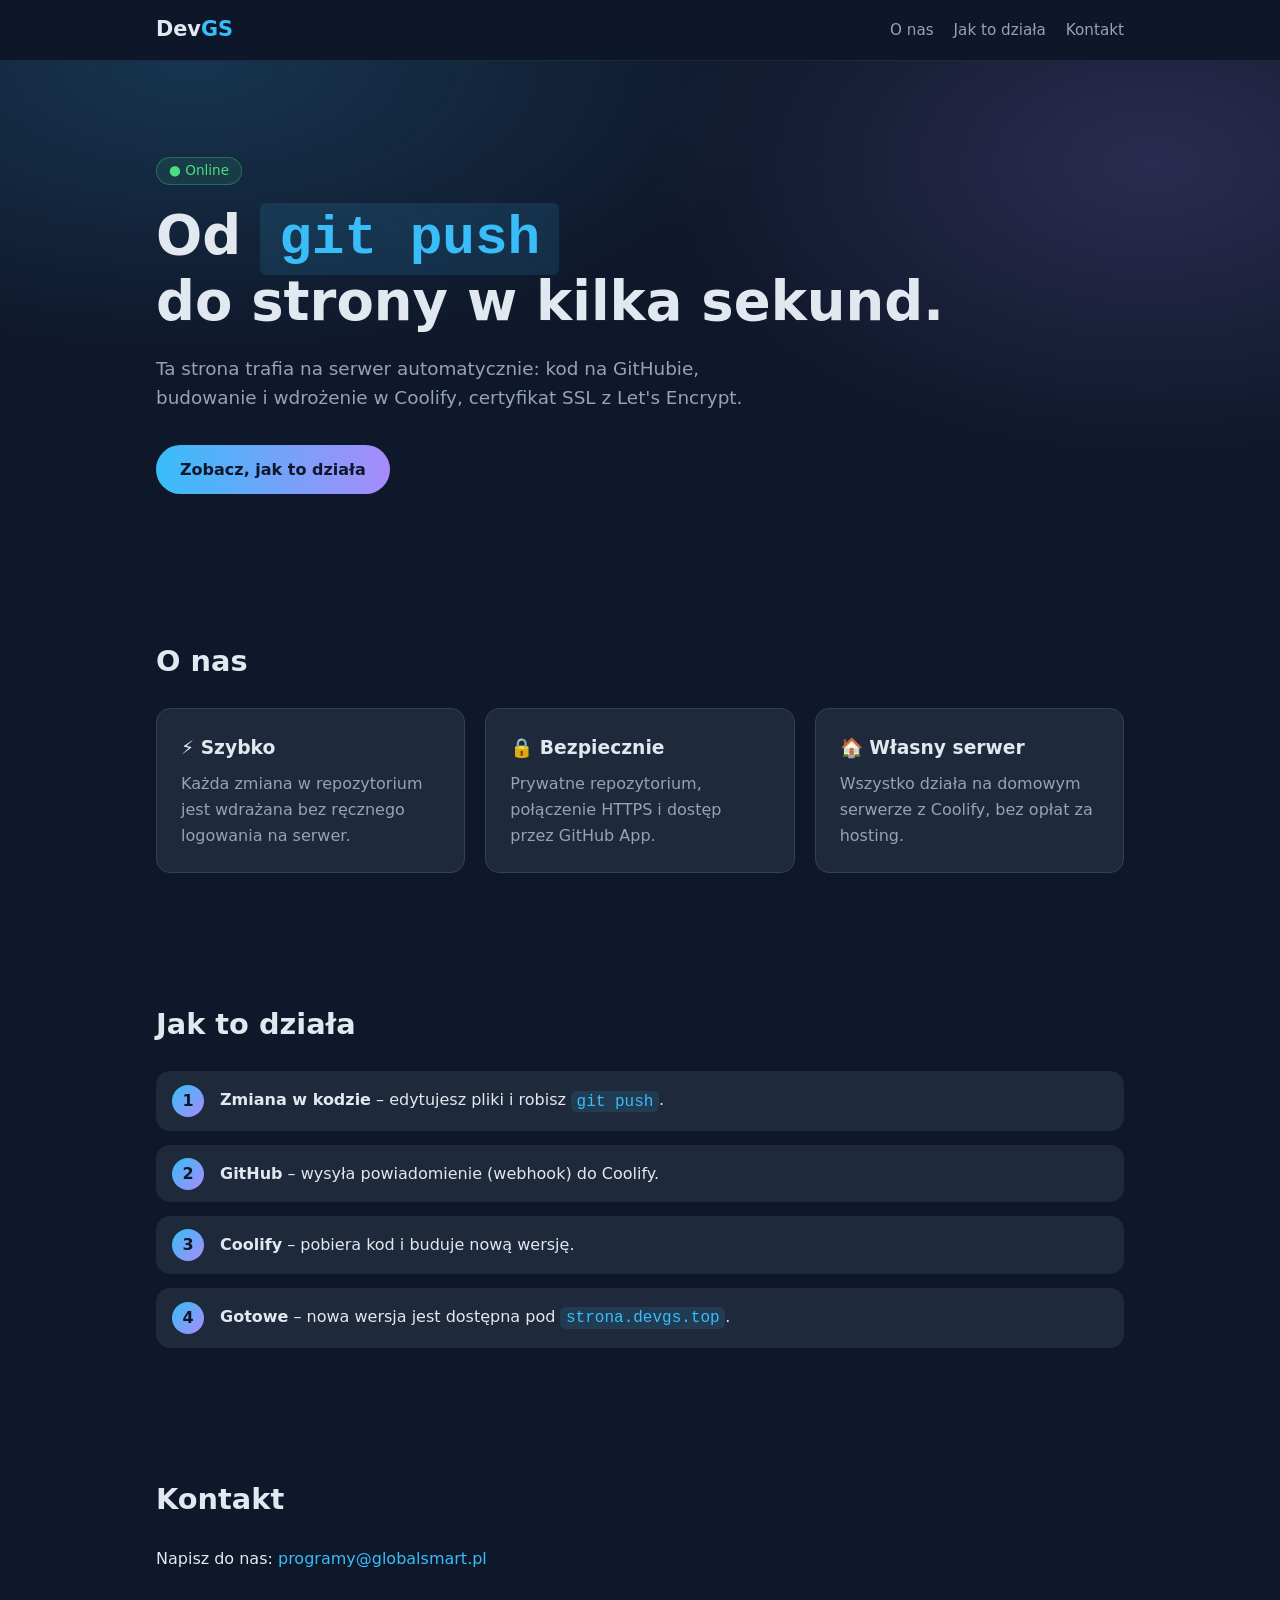
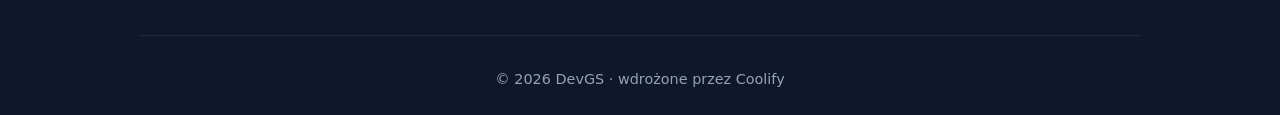
==== index.html @ 16b57f07 "Prosta strona www DevGS Co-Authored-By: Claude Opus 5.5 <noreply@anthropic.com>" ====
<!doctype html>
<html lang="pl">
<head>
  <meta charset="utf-8">
  <meta name="viewport" content="width=device-width, initial-scale=1">
  <title>DevGS</title>
  <meta name="description" content="DevGS – strona wdrażana automatycznie z GitHuba przez Coolify.">
  <link rel="icon" href="data:image/svg+xml,<svg xmlns='http://www.w3.org/2000/svg' viewBox='0 0 100 100'><text y='.9em' font-size='90'>🚀</text></svg>">
  <link rel="stylesheet" href="style.css">
</head>
<body>
  <header class="top">
    <div class="wrap nav">
      <a class="logo" href="/">Dev<span>GS</span></a>
      <nav>
        <a href="#o-nas">O nas</a>
        <a href="#jak-to-dziala">Jak to działa</a>
        <a href="#kontakt">Kontakt</a>
      </nav>
    </div>
  </header>

  <main>
    <section class="hero">
      <div class="wrap">
        <p class="badge">● Online</p>
        <h1>Od <code>git push</code><br>do strony w kilka sekund.</h1>
        <p class="lead">Ta strona trafia na serwer automatycznie: kod na GitHubie, budowanie i wdrożenie w Coolify, certyfikat SSL z Let's Encrypt.</p>
        <a class="btn" href="#jak-to-dziala">Zobacz, jak to działa</a>
      </div>
    </section>

    <section id="o-nas" class="wrap section">
      <h2>O nas</h2>
      <div class="cards">
        <article class="card">
          <h3>⚡ Szybko</h3>
          <p>Każda zmiana w repozytorium jest wdrażana bez ręcznego logowania na serwer.</p>
        </article>
        <article class="card">
          <h3>🔒 Bezpiecznie</h3>
          <p>Prywatne repozytorium, połączenie HTTPS i dostęp przez GitHub App.</p>
        </article>
        <article class="card">
          <h3>🏠 Własny serwer</h3>
          <p>Wszystko działa na domowym serwerze z Coolify, bez opłat za hosting.</p>
        </article>
      </div>
    </section>

    <section id="jak-to-dziala" class="wrap section">
      <h2>Jak to działa</h2>
      <ol class="steps">
        <li><strong>Zmiana w kodzie</strong> – edytujesz pliki i robisz <code>git push</code>.</li>
        <li><strong>GitHub</strong> – wysyła powiadomienie (webhook) do Coolify.</li>
        <li><strong>Coolify</strong> – pobiera kod i buduje nową wersję.</li>
        <li><strong>Gotowe</strong> – nowa wersja jest dostępna pod <code>strona.devgs.top</code>.</li>
      </ol>
    </section>

    <section id="kontakt" class="wrap section">
      <h2>Kontakt</h2>
      <p>Napisz do nas: <a href="mailto:programy@globalsmart.pl">programy@globalsmart.pl</a></p>
    </section>
  </main>

  <footer class="wrap foot">
    <p>© <span id="rok">2026</span> DevGS · wdrożone przez Coolify</p>
  </footer>

  <script>document.getElementById("rok").textContent = new Date().getFullYear();</script>
</body>
</html>
---- style.css ----
:root {
  --bg: #0f172a;
  --bg-card: #1e293b;
  --text: #e2e8f0;
  --muted: #94a3b8;
  --accent: #38bdf8;
  --accent-2: #a78bfa;
  --radius: 14px;
}

* { box-sizing: border-box; margin: 0; padding: 0; }

html { scroll-behavior: smooth; }

body {
  font-family: system-ui, -apple-system, "Segoe UI", Roboto, sans-serif;
  background: var(--bg);
  color: var(--text);
  line-height: 1.6;
}

a { color: var(--accent); text-decoration: none; }
a:hover { text-decoration: underline; }

code {
  font-family: ui-monospace, "SFMono-Regular", Menlo, monospace;
  background: rgba(56, 189, 248, 0.12);
  color: var(--accent);
  padding: 0.1em 0.35em;
  border-radius: 6px;
}

.wrap { max-width: 1000px; margin: 0 auto; padding: 0 16px; }

/* Header */
.top {
  position: sticky; top: 0; z-index: 10;
  background: rgba(15, 23, 42, 0.85);
  backdrop-filter: blur(8px);
  border-bottom: 1px solid #1e293b;
}
.nav { display: flex; align-items: center; justify-content: space-between; height: 60px; }
.logo { font-weight: 800; font-size: 1.3rem; color: var(--text); }
.logo span { color: var(--accent); }
nav { display: flex; gap: 20px; }
nav a { color: var(--muted); font-size: 0.95rem; }
nav a:hover { color: var(--text); text-decoration: none; }

/* Hero */
.hero {
  padding: 96px 0 80px;
  background:
    radial-gradient(600px 300px at 15% 0%, rgba(56, 189, 248, 0.18), transparent),
    radial-gradient(500px 300px at 90% 20%, rgba(167, 139, 250, 0.18), transparent);
}
.badge {
  display: inline-block;
  color: #4ade80;
  background: rgba(74, 222, 128, 0.1);
  border: 1px solid rgba(74, 222, 128, 0.3);
  padding: 2px 12px;
  border-radius: 999px;
  font-size: 0.85rem;
  margin-bottom: 20px;
}
h1 { font-size: clamp(2rem, 6vw, 3.4rem); line-height: 1.15; margin-bottom: 20px; }
.lead { color: var(--muted); font-size: 1.15rem; max-width: 640px; margin-bottom: 32px; }
.btn {
  display: inline-block;
  padding: 12px 24px;
  border-radius: 999px;
  background: linear-gradient(90deg, var(--accent), var(--accent-2));
  color: #0f172a;
  font-weight: 700;
}
.btn:hover { text-decoration: none; opacity: 0.9; }

/* Sections */
.section { padding: 64px 16px; }
h2 { font-size: 1.8rem; margin-bottom: 24px; }

.cards { display: grid; grid-template-columns: repeat(auto-fit, minmax(240px, 1fr)); gap: 20px; }
.card {
  background: var(--bg-card);
  border: 1px solid #334155;
  border-radius: var(--radius);
  padding: 24px;
  transition: transform 0.2s, border-color 0.2s;
}
.card:hover { transform: translateY(-4px); border-color: var(--accent); }
.card h3 { margin-bottom: 8px; }
.card p { color: var(--muted); }

.steps { list-style: none; counter-reset: step; display: grid; gap: 14px; }
.steps li {
  counter-increment: step;
  position: relative;
  background: var(--bg-card);
  border-radius: var(--radius);
  padding: 16px 16px 16px 64px;
}
.steps li::before {
  content: counter(step);
  position: absolute; left: 16px; top: 50%; transform: translateY(-50%);
  width: 32px; height: 32px; border-radius: 50%;
  display: grid; place-items: center;
  background: linear-gradient(135deg, var(--accent), var(--accent-2));
  color: #0f172a; font-weight: 800;
}

.foot { padding: 32px 16px; color: var(--muted); border-top: 1px solid #1e293b; text-align: center; font-size: 0.9rem; }

@media (max-width: 560px) {
  nav { gap: 12px; }
  nav a { font-size: 0.85rem; }
  .hero { padding: 64px 0 56px; }
}
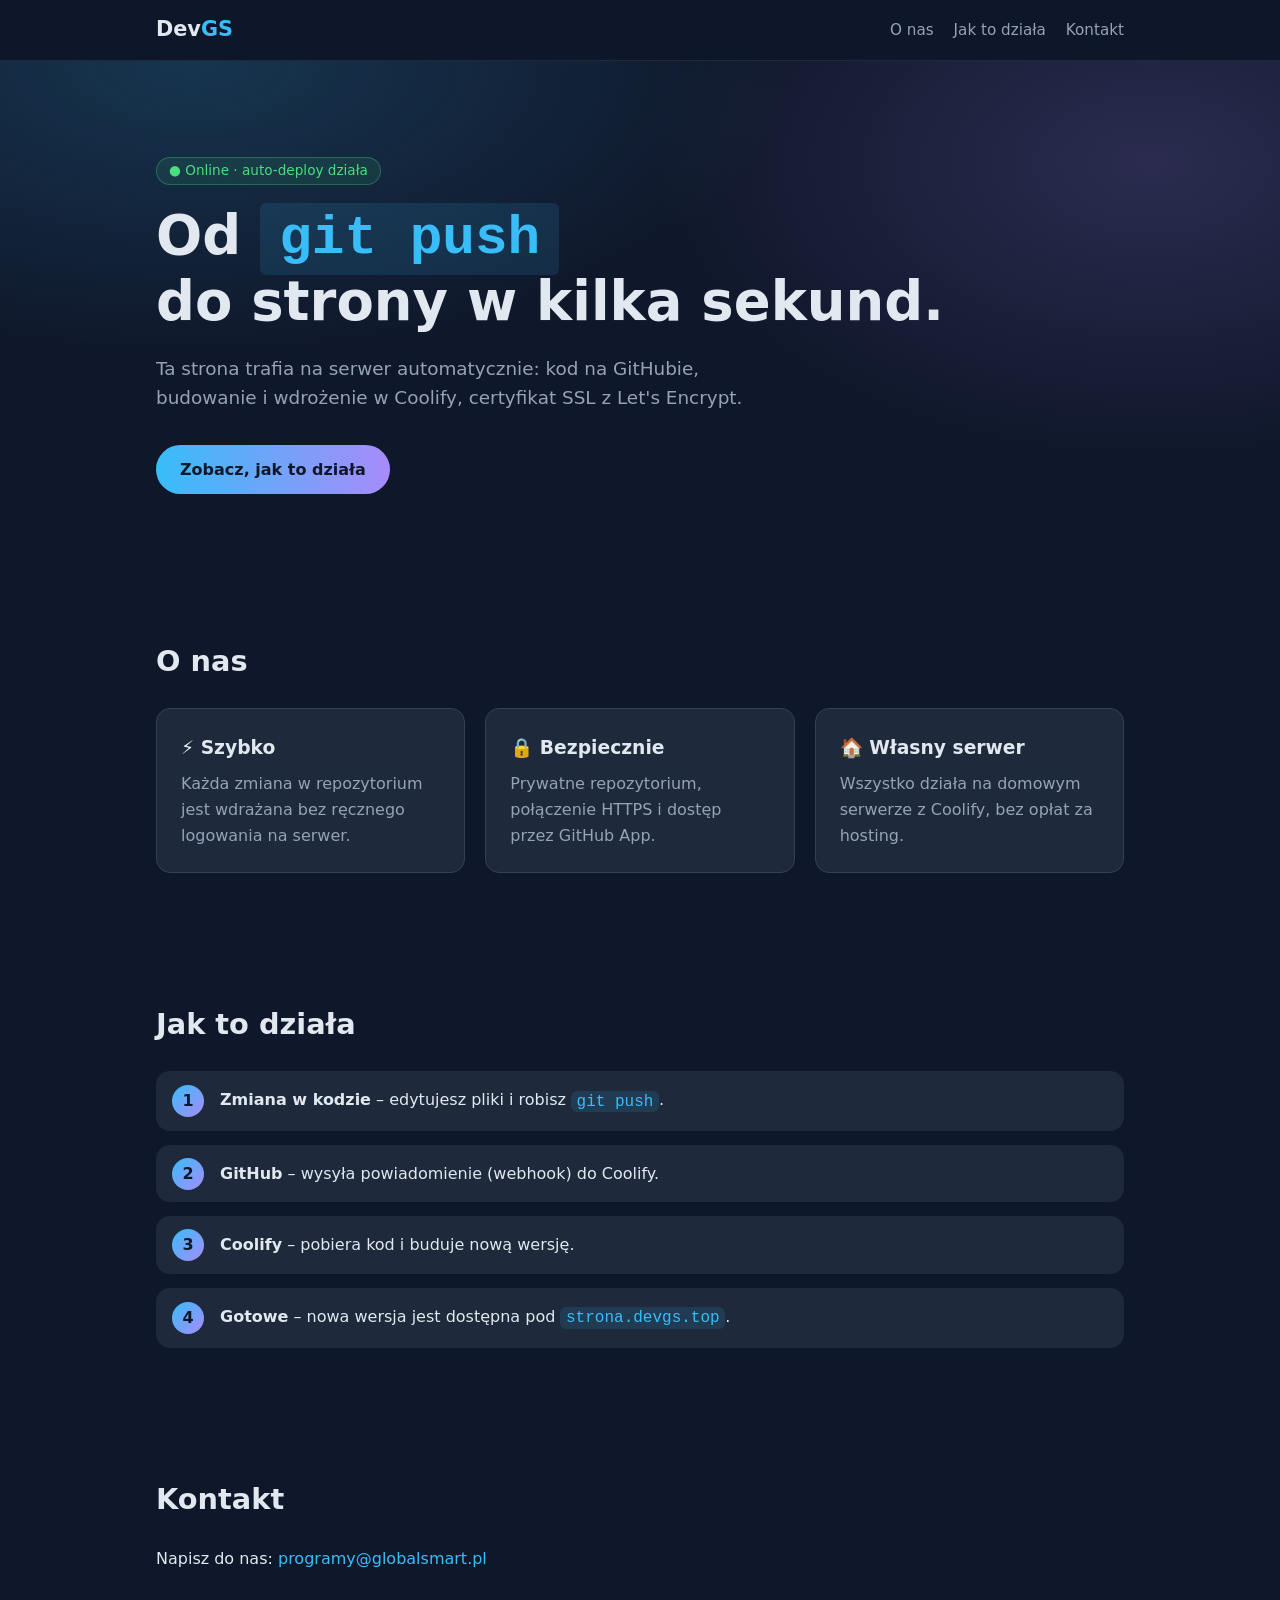
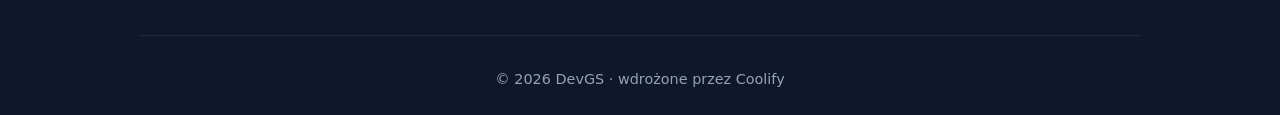
==== commit 23e2ff40: "Test automatycznego wdrożenia Co-Authored-By: Claude Opus 5.5 <noreply@anthropic.com>" ====
--- a/index.html
+++ b/index.html
@@ -23,7 +23,7 @@
   <main>
     <section class="hero">
       <div class="wrap">
-        <p class="badge">● Online</p>
+        <p class="badge">● Online · auto-deploy działa</p>
         <h1>Od <code>git push</code><br>do strony w kilka sekund.</h1>
         <p class="lead">Ta strona trafia na serwer automatycznie: kod na GitHubie, budowanie i wdrożenie w Coolify, certyfikat SSL z Let's Encrypt.</p>
         <a class="btn" href="#jak-to-dziala">Zobacz, jak to działa</a>
